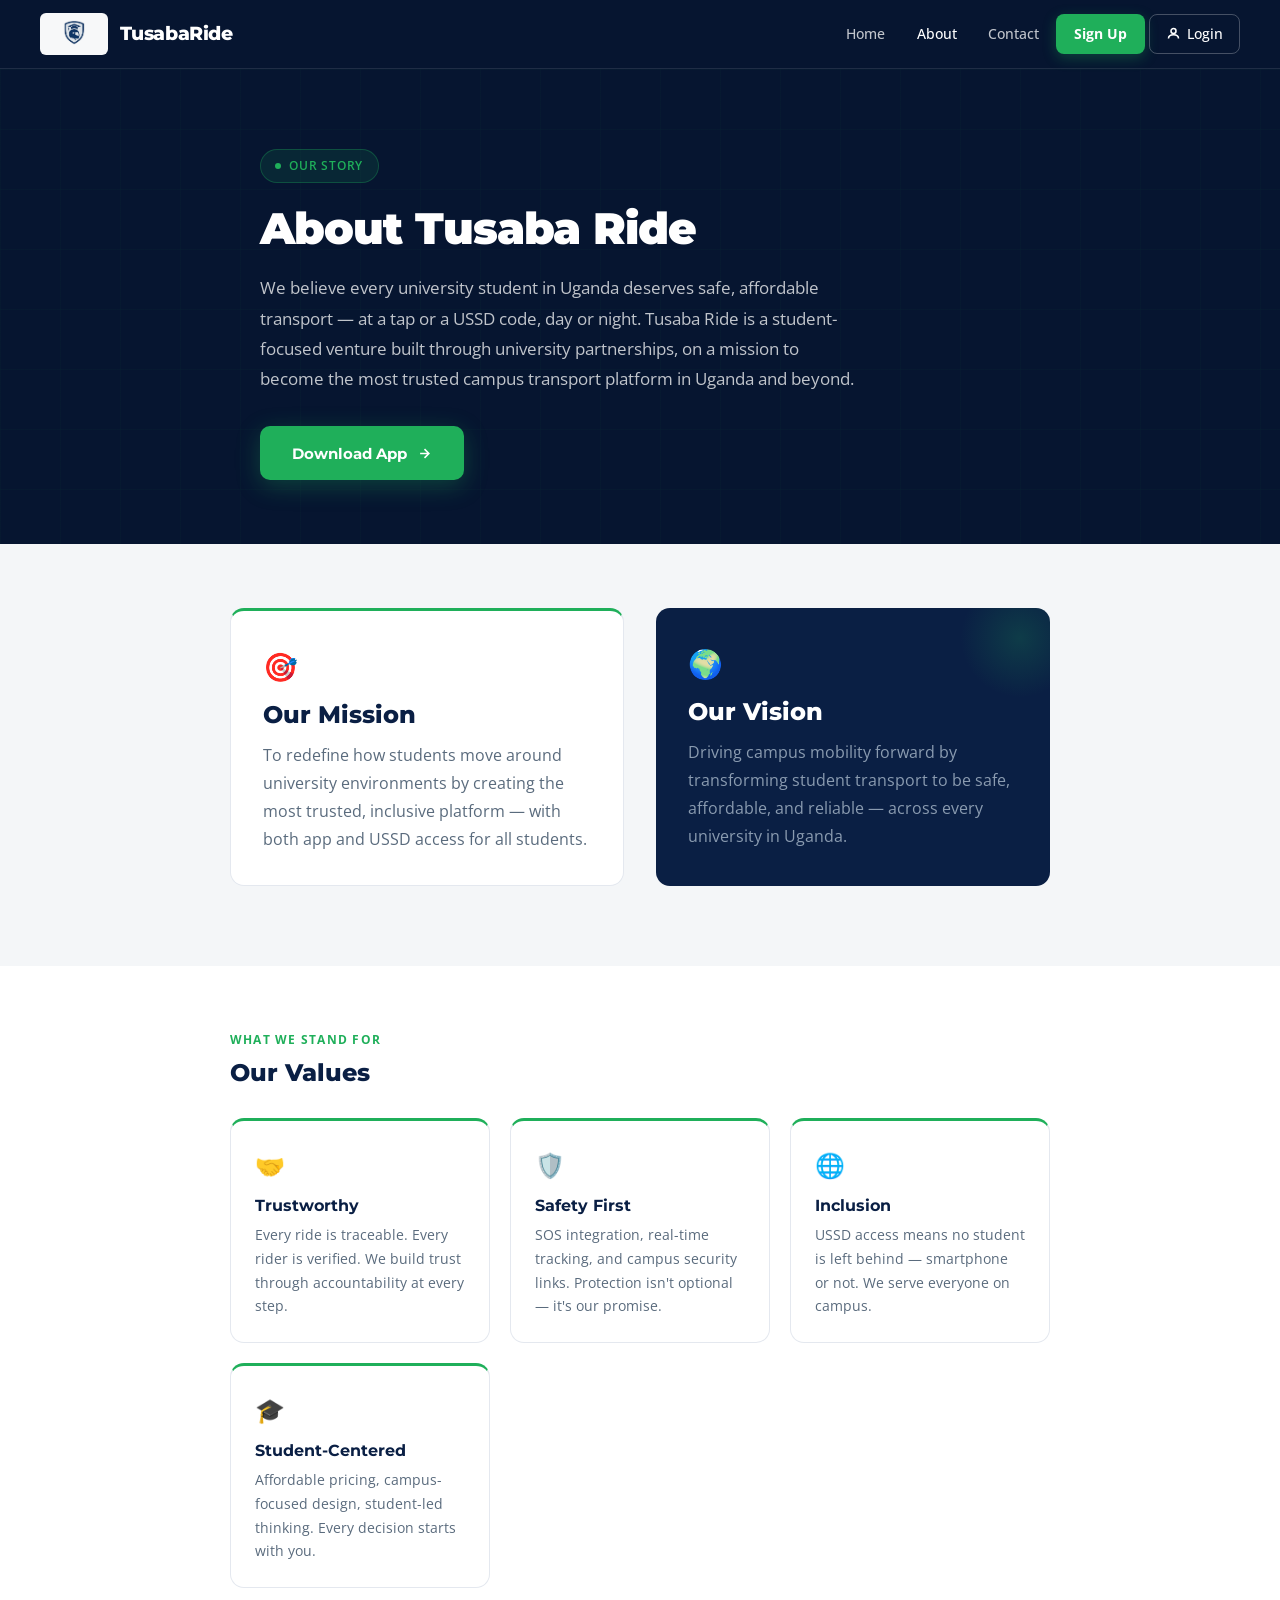
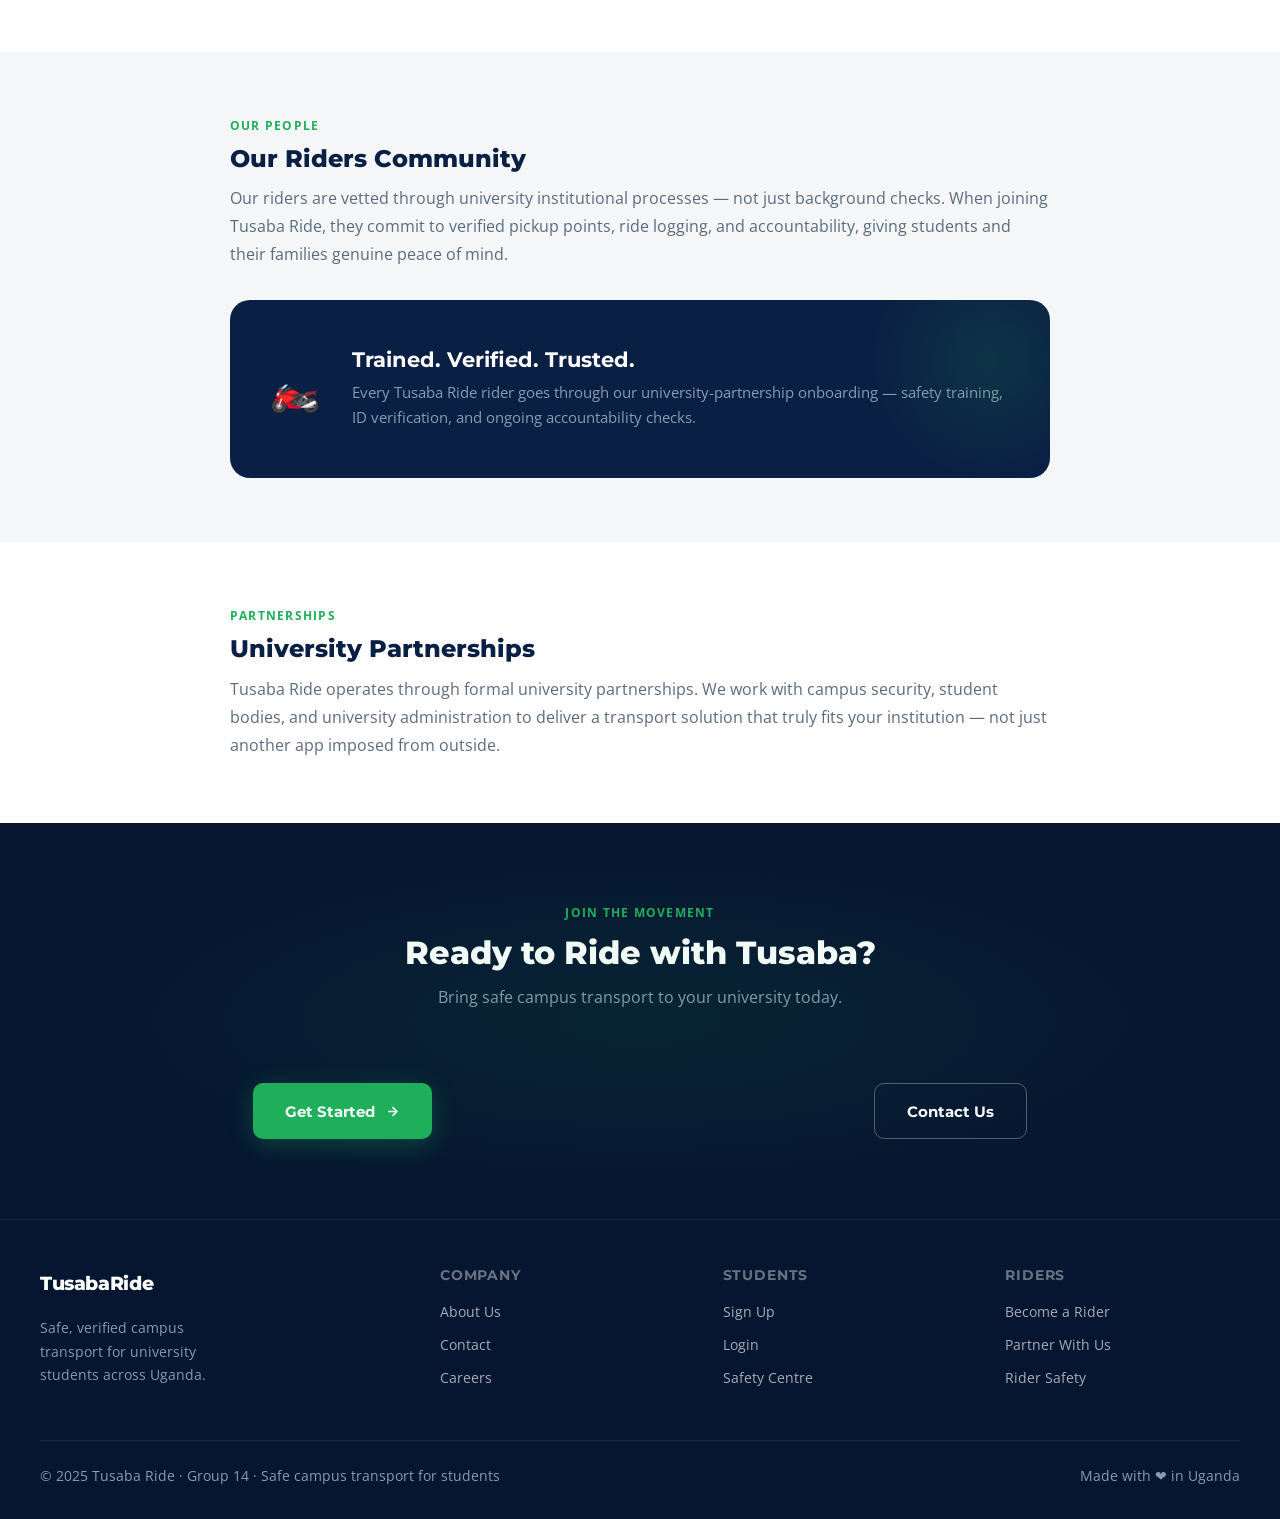
==== about.html @ 2ddb7ae1 "initial website upload" ====
<!DOCTYPE html>
<html lang="en">
<head>
  <meta charset="UTF-8">
  <meta name="viewport" content="width=device-width, initial-scale=1.0">
  <title>About Us | Tusaba Ride</title>
  <link rel="icon" type="image/png" href="assets/images/tusaba-logo.png">
  <link rel="preconnect" href="https://fonts.googleapis.com">
  <link rel="preconnect" href="https://fonts.gstatic.com" crossorigin>
  <link href="https://fonts.googleapis.com/css2?family=DM+Sans:wght@300;400;500;600&family=Montserrat:wght@600;700;800;900&display=swap" rel="stylesheet">
  <link rel="stylesheet" href="styles.css">
</head>
<body>

<header class="header">
  <div class="header-inner">
    <a href="index.html" class="logo-link">
    <img src="assets/tusaba-logo.jpeg" alt="Tusaba Ride" class="logo-img">
    <span class="logo-text">TusabaRide</span>
    </a>
    <nav class="nav-menu">
      <a href="index.html">Home</a>
      <a href="about.html" class="active">About</a>
      <a href="contact.html">Contact</a>
      <a href="signup.html" class="btn-signup">Sign Up</a>
      <a href="login.html" class="btn-login">
        <svg width="15" height="15" viewBox="0 0 24 24" fill="none" stroke="currentColor" stroke-width="2.5">
          <circle cx="12" cy="8" r="4"/><path d="M4 20c0-4 4-6 8-6s8 2 8 6"/>
        </svg>
        Login
      </a>
    </nav>
  </div>
</header>

<main style="flex:1">
  <!-- Page Hero -->
  <section class="page-hero">
    <div class="page-hero-inner">
      <span class="eyebrow">
        <span class="eyebrow-dot"></span>
        Our Story
      </span>
      <h1 class="page-title">About Tusaba Ride</h1>
      <p class="page-intro">
        We believe every university student in Uganda deserves safe, affordable transport — at a tap or a USSD code, day or night. Tusaba Ride is a student-focused venture built through university partnerships, on a mission to become the most trusted campus transport platform in Uganda and beyond.
      </p>
      <a href="index.html" class="cta-primary">
        Download App
        <svg width="15" height="15" fill="none" viewBox="0 0 24 24" stroke="currentColor" stroke-width="2.5"><path d="M5 12h14M12 5l7 7-7 7"/></svg>
      </a>
    </div>
  </section>

  <!-- Mission + Vision split -->
  <section class="content-section">
    <div class="container-narrow">
      <div style="display:grid; grid-template-columns:1fr 1fr; gap:2rem; margin-bottom:1rem">
        <div style="background:var(--white); border:1px solid #e4e8ef; border-top:3px solid var(--green); border-radius:14px; padding:2rem">
          <div style="font-size:1.75rem; margin-bottom:0.75rem">🎯</div>
          <h2 class="section-heading-sm">Our Mission</h2>
          <p class="section-body" style="margin-top:0.75rem">To redefine how students move around university environments by creating the most trusted, inclusive platform — with both app and USSD access for all students.</p>
        </div>
        <div style="background:var(--navy); border-radius:14px; padding:2rem; position:relative; overflow:hidden">
          <div style="position:absolute;right:-30px;top:-30px;width:120px;height:120px;border-radius:50%;background:radial-gradient(circle,rgba(31,175,90,0.2) 0%,transparent 70%)"></div>
          <div style="font-size:1.75rem; margin-bottom:0.75rem">🌍</div>
          <h2 class="section-heading-sm" style="color:var(--white)">Our Vision</h2>
          <p class="section-body" style="margin-top:0.75rem; color:var(--text-muted)">Driving campus mobility forward by transforming student transport to be safe, affordable, and reliable — across every university in Uganda.</p>
        </div>
      </div>
    </div>
  </section>

  <!-- Values -->
  <section class="content-section alt">
    <div class="container-narrow">
      <p style="font-size:0.78rem; font-weight:700; letter-spacing:0.1em; text-transform:uppercase; color:var(--green); margin-bottom:0.5rem">What We Stand For</p>
      <h2 class="section-heading-sm">Our Values</h2>
      <div class="values-grid">
        <div class="value-card">
          <div style="font-size:1.5rem;margin-bottom:0.75rem">🤝</div>
          <h3 class="value-title">Trustworthy</h3>
          <p class="value-text">Every ride is traceable. Every rider is verified. We build trust through accountability at every step.</p>
        </div>
        <div class="value-card">
          <div style="font-size:1.5rem;margin-bottom:0.75rem">🛡️</div>
          <h3 class="value-title">Safety First</h3>
          <p class="value-text">SOS integration, real-time tracking, and campus security links. Protection isn't optional — it's our promise.</p>
        </div>
        <div class="value-card">
          <div style="font-size:1.5rem;margin-bottom:0.75rem">🌐</div>
          <h3 class="value-title">Inclusion</h3>
          <p class="value-text">USSD access means no student is left behind — smartphone or not. We serve everyone on campus.</p>
        </div>
        <div class="value-card">
          <div style="font-size:1.5rem;margin-bottom:0.75rem">🎓</div>
          <h3 class="value-title">Student-Centered</h3>
          <p class="value-text">Affordable pricing, campus-focused design, student-led thinking. Every decision starts with you.</p>
        </div>
      </div>
    </div>
  </section>

  <!-- Riders Community -->
  <section class="content-section">
    <div class="container-narrow">
      <p style="font-size:0.78rem; font-weight:700; letter-spacing:0.1em; text-transform:uppercase; color:var(--green); margin-bottom:0.5rem">Our People</p>
      <h2 class="section-heading-sm">Our Riders Community</h2>
      <p class="section-body" style="margin-top:0.75rem; margin-bottom:2rem">Our riders are vetted through university institutional processes — not just background checks. When joining Tusaba Ride, they commit to verified pickup points, ride logging, and accountability, giving students and their families genuine peace of mind.</p>
      <div class="riders-banner">
        <div style="font-size:2.5rem; flex-shrink:0">🏍️</div>
        <div class="riders-text">
          <h3>Trained. Verified. Trusted.</h3>
          <p>Every Tusaba Ride rider goes through our university-partnership onboarding — safety training, ID verification, and ongoing accountability checks.</p>
        </div>
      </div>
    </div>
  </section>

  <!-- University Partnerships -->
  <section class="content-section alt">
    <div class="container-narrow">
      <p style="font-size:0.78rem; font-weight:700; letter-spacing:0.1em; text-transform:uppercase; color:var(--green); margin-bottom:0.5rem">Partnerships</p>
      <h2 class="section-heading-sm">University Partnerships</h2>
      <p class="section-body" style="margin-top:0.75rem">Tusaba Ride operates through formal university partnerships. We work with campus security, student bodies, and university administration to deliver a transport solution that truly fits your institution — not just another app imposed from outside.</p>
    </div>
  </section>

  <!-- CTA -->
  <section class="section-cta">
    <p class="section-label">Join the Movement</p>
    <h2 class="section-title-lg">Ready to Ride with Tusaba?</h2>
    <p class="section-subtitle">Bring safe campus transport to your university today.</p>
    <div style="display:flex;gap:1rem;justify-content:center;flex-wrap:wrap;margin-top:1.5rem">
      <a href="signup.html" class="cta-primary">
        Get Started
        <svg width="15" height="15" fill="none" viewBox="0 0 24 24" stroke="currentColor" stroke-width="2.5"><path d="M5 12h14M12 5l7 7-7 7"/></svg>
      </a>
      <a href="contact.html" class="cta-primary" style="background:transparent;border:1.5px solid rgba(255,255,255,0.3);box-shadow:none">
        Contact Us
      </a>
    </div>
  </section>
</main>

<footer class="footer">
  <div class="footer-inner">
    <div class="footer-brand">
      <a href="index.html" class="logo-link" style="margin-bottom:1rem">
        <img src="assets/images/tusaba-logo.png" alt="Tusaba Ride" class="logo-img" style="height:36px"
             onerror="this.style.display='none';this.nextElementSibling.style.display='inline'">
        <span class="logo-text" style="display:none">TusabaRide</span>
      </a>
      <p class="footer-tagline">Safe, verified campus transport for university students across Uganda.</p>
    </div>
    <div class="footer-col">
      <h4>Company</h4>
      <a href="about.html">About Us</a>
      <a href="contact.html">Contact</a>
      <a href="#">Careers</a>
    </div>
    <div class="footer-col">
      <h4>Students</h4>
      <a href="signup.html">Sign Up</a>
      <a href="login.html">Login</a>
      <a href="#">Safety Centre</a>
    </div>
    <div class="footer-col">
      <h4>Riders</h4>
      <a href="signup.html">Become a Rider</a>
      <a href="contact.html">Partner With Us</a>
      <a href="#">Rider Safety</a>
    </div>
  </div>
  <div class="footer-bottom">
    <span>&copy; 2025 Tusaba Ride · Group 14 · Safe campus transport for students</span>
    <span>Made with ❤ in Uganda</span>
  </div>
</footer>

</body>
</html>
---- styles.css ----
/* ================================================================
   Tusaba Ride — Polished Design System
   Brand: #0A1F44 (navy) | #1FAF5A (green) | #F4F6F8 (bg)
   Fonts: Montserrat (headings) | Open Sans (body)
================================================================ */

@import url('https://fonts.googleapis.com/css2?family=Montserrat:wght@600;700;800;900&family=Open+Sans:wght@400;500;600&display=swap');

:root {
  --navy:        #0A1F44;
  --navy-deep:   #061530;
  --navy-mid:    #0f2a58;
  --green:       #1FAF5A;
  --green-light: #25d46e;
  --green-glow:  rgba(31,175,90,0.3);
  --bg:          #F4F6F8;
  --white:       #ffffff;
  --text-muted:  #8a9bb0;
  --border:      rgba(255,255,255,0.1);
  --card-bg:     rgba(255,255,255,0.04);
}

*, *::before, *::after { margin:0; padding:0; box-sizing:border-box; }

html { scroll-behavior: smooth; }

body {
  font-family: 'Open Sans', sans-serif;
  background: var(--bg);
  color: var(--navy);
  line-height: 1.65;
  min-height: 100vh;
  display: flex;
  flex-direction: column;
}

/* ── TYPOGRAPHY ─────────────────────────────────────────── */
h1,h2,h3,h4 { font-family: 'Montserrat', sans-serif; line-height: 1.15; }

/* ── HEADER ─────────────────────────────────────────────── */
.header {
  background: var(--navy-deep);
  padding: 0 2.5rem;
  position: sticky; top:0; z-index:200;
  border-bottom: 1px solid var(--border);
  backdrop-filter: blur(12px);
}

.header-inner {
  max-width: 1200px; margin: 0 auto;
  height: 68px;
  display: flex; align-items: center; justify-content: space-between;
}

.logo-link { display:flex; align-items:center; gap:0.75rem; text-decoration:none; }

.logo-img {
    height: 42px;
    width: auto;
    filter: none;
    border-radius: 6px;
    filter: drop-shadow(0 0 0px transparent);
    mix-blend-mode: screen;
}

.logo-text {
  font-family: 'Montserrat', sans-serif;
  font-weight: 800; font-size: 1.2rem;
  color: var(--white); letter-spacing:-0.02em;
}

.nav-menu { display:flex; align-items:center; gap:0.25rem; }

.nav-menu a {
  color: rgba(255,255,255,0.75);
  text-decoration: none;
  font-weight: 500; font-size: 0.9rem;
  padding: 0.5rem 0.85rem;
  border-radius: 8px;
  transition: color 0.2s, background 0.2s;
}

.nav-menu a:hover { color: var(--white); background: rgba(255,255,255,0.07); }
.nav-menu a.active { color: var(--white); }

.btn-login {
  display: inline-flex; align-items:center; gap:0.4rem;
  border: 1px solid rgba(255,255,255,0.25) !important;
  border-radius: 8px !important;
  padding: 0.45rem 1rem !important;
  background: transparent !important;
  color: var(--white) !important;
  font-size: 0.88rem !important;
  transition: border-color 0.2s, background 0.2s !important;
}
.btn-login:hover { border-color: var(--green) !important; background: var(--green-glow) !important; color: var(--white) !important; }

.btn-signup {
  background: var(--green) !important;
  color: var(--white) !important;
  border-radius: 8px !important;
  padding: 0.5rem 1.1rem !important;
  font-weight: 700 !important;
  font-size: 0.88rem !important;
  transition: background 0.2s, transform 0.15s !important;
  border: none !important;
  box-shadow: 0 4px 14px var(--green-glow);
}
.btn-signup:hover { background: var(--green-light) !important; transform: translateY(-1px); }

/* ── HERO ────────────────────────────────────────────────── */
.hero-dark {
  background: var(--navy-deep);
  position: relative; overflow: hidden;
  flex: 1;
}

/* Subtle grid overlay */
.hero-dark::before {
  content:'';
  position:absolute; inset:0;
  background-image:
    linear-gradient(rgba(31,175,90,0.04) 1px, transparent 1px),
    linear-gradient(90deg, rgba(31,175,90,0.04) 1px, transparent 1px);
  background-size: 60px 60px;
  pointer-events:none;
}

/* Radial glow behind text */
.hero-dark::after {
  content:'';
  position:absolute;
  top:-20%; left:-10%;
  width: 60%; height: 140%;
  background: radial-gradient(ellipse, rgba(31,175,90,0.08) 0%, transparent 65%);
  pointer-events:none;
}

.hero-inner {
  max-width: 1200px; margin: 0 auto;
  padding: 5rem 2.5rem 5.5rem;
  display: grid;
  grid-template-columns: 1fr 1fr;
  gap: 4rem; align-items: center;
  position: relative; z-index:1;
}

/* Staggered fade-in on load */
.hero-content > * { opacity:0; animation: fadeUp 0.7s ease forwards; }
.hero-content > *:nth-child(1) { animation-delay:0.1s; }
.hero-content > *:nth-child(2) { animation-delay:0.25s; }
.hero-content > *:nth-child(3) { animation-delay:0.4s; }
.hero-content > *:nth-child(4) { animation-delay:0.55s; }

@keyframes fadeUp {
  from { opacity:0; transform:translateY(22px); }
  to   { opacity:1; transform:translateY(0); }
}

.eyebrow {
  display: inline-flex; align-items:center; gap:0.5rem;
  background: rgba(31,175,90,0.12);
  border: 1px solid rgba(31,175,90,0.3);
  border-radius: 100px;
  padding: 0.35rem 0.9rem;
  font-size: 0.78rem; font-weight:600;
  color: var(--green); letter-spacing:0.06em; text-transform:uppercase;
  margin-bottom: 1.25rem;
}
.eyebrow-dot { width:6px; height:6px; border-radius:50%; background:var(--green); animation: pulse 2s infinite; }
@keyframes pulse { 0%,100%{opacity:1;} 50%{opacity:0.3;} }

.uvp-headline {
  font-size: 2.6rem; font-weight:900;
  color: var(--white); margin-bottom: 1rem;
  letter-spacing: -0.02em;
}
.uvp-headline .hl { color: var(--green); }

.tagline {
  font-size: 0.95rem; color: var(--text-muted);
  margin-bottom: 1.25rem; letter-spacing:0.04em;
}

.supporting-text {
  font-size: 1rem; color: rgba(255,255,255,0.72);
  max-width: 44ch; line-height:1.75; margin-bottom: 2rem;
}

/* CTA group */
.cta-group { display:flex; flex-direction:column; gap:1.25rem; }

.cta-primary {
  display: inline-flex; align-items:center; gap:0.6rem;
  background: var(--green);
  color: var(--white);
  padding: 0.9rem 2rem;
  font-family: 'Montserrat', sans-serif;
  font-weight: 700; font-size: 0.95rem;
  border-radius: 10px; text-decoration:none;
  box-shadow: 0 6px 24px var(--green-glow);
  transition: background 0.2s, transform 0.15s, box-shadow 0.2s;
  width: fit-content;
}
.cta-primary:hover { background: var(--green-light); transform:translateY(-2px); box-shadow: 0 10px 32px var(--green-glow); }

.cta-divider {
  display:flex; align-items:center; gap:0.75rem;
  font-size:0.82rem; color: var(--text-muted);
}
.cta-divider::before, .cta-divider::after {
  content:''; flex:1; height:1px; background:rgba(255,255,255,0.1);
}

.app-badges { display:flex; gap:0.75rem; flex-wrap:wrap; }

.app-badge {
  display: inline-flex; align-items:center; gap:0.5rem;
  padding: 0.6rem 1.1rem;
  background: rgba(255,255,255,0.06);
  border: 1px solid rgba(255,255,255,0.15);
  border-radius: 10px; text-decoration:none;
  color: var(--white); font-size: 0.82rem; font-weight:500;
  transition: background 0.2s, border-color 0.2s;
}
.app-badge:hover { background: rgba(255,255,255,0.12); border-color: rgba(255,255,255,0.3); }
.app-badge svg { flex-shrink:0; }

/* Hero image */
.hero-image-wrap {
  display:flex; justify-content:center; align-items:center;
  opacity:0; animation: fadeIn 0.9s ease 0.3s forwards;
}
@keyframes fadeIn { to { opacity:1; } }

.hero-img-card {
  position:relative; border-radius: 20px; overflow:hidden;
  border: 1px solid rgba(255,255,255,0.1);
  box-shadow: 0 30px 80px rgba(0,0,0,0.5), 0 0 0 1px rgba(31,175,90,0.1);
  width:100%; max-width: 500px;
}
.hero-img-card img { width:100%; height:420px; object-fit:cover; display:block; }

/* Green shimmer overlay on image */
.hero-img-card::after {
  content:'';
  position:absolute; inset:0;
  background: linear-gradient(135deg, transparent 55%, rgba(31,175,90,0.18) 100%);
  pointer-events:none;
}

/* Stats bar */
.stats-bar {
  position: absolute; bottom:0; left:0; right:0;
  background: rgba(6,21,48,0.85);
  backdrop-filter: blur(12px);
  border-top: 1px solid rgba(255,255,255,0.08);
  padding: 1rem 1.5rem;
  display:flex; justify-content:space-around;
}
.stat { text-align:center; }
.stat-num { font-family:'Montserrat',sans-serif; font-weight:800; font-size:1.2rem; color:var(--green); display:block; }
.stat-label { font-size:0.72rem; color:var(--text-muted); letter-spacing:0.05em; text-transform:uppercase; }

/* ── FEATURES SECTION ───────────────────────────────────── */
.features-section {
  background: var(--navy-deep);
  padding: 5rem 2.5rem;
  border-top: 1px solid rgba(255,255,255,0.05);
  border-bottom: 1px solid rgba(255,255,255,0.05);
}

.section-label {
  text-align:center;
  font-size:0.78rem; font-weight:700; letter-spacing:0.1em;
  text-transform:uppercase; color:var(--green);
  margin-bottom:0.75rem;
}

.section-title-lg {
  font-size: 2rem; font-weight:800;
  text-align:center; margin-bottom:0.75rem;
  color: var(--white);
}

.section-subtitle {
  text-align:center; max-width:52ch; margin: 0 auto 3rem;
  color: var(--text-muted); font-size:1rem; line-height:1.7;
}

.features-grid {
  max-width:1100px; margin:0 auto;
  display:grid; grid-template-columns: repeat(3,1fr); gap:1.5rem;
}

.feature-card {
  background: var(--card-bg);
  border: 1px solid rgba(255,255,255,0.07);
  border-radius: 16px; padding: 1.75rem;
  transition: transform 0.2s, border-color 0.2s, background 0.2s;
  position:relative; overflow:hidden;
}
.feature-card:hover {
  transform: translateY(-4px);
  border-color: rgba(31,175,90,0.3);
  background: rgba(31,175,90,0.04);
}

.feature-icon {
  width:48px; height:48px; border-radius:12px;
  background: rgba(31,175,90,0.12);
  display:flex; align-items:center; justify-content:center;
  margin-bottom:1.25rem; font-size:1.4rem;
}

.feature-title {
  font-size:1rem; font-weight:700; color:var(--white); margin-bottom:0.5rem;
}
.feature-text { font-size:0.9rem; color:var(--text-muted); line-height:1.65; }

/* ── HOW IT WORKS ────────────────────────────────────────── */
.how-section {
  background: var(--bg);
  padding: 5rem 2.5rem;
}

.how-inner { max-width:1100px; margin:0 auto; }

.how-steps {
  display:grid; grid-template-columns: repeat(3,1fr);
  gap:2rem; margin-top:3rem; position:relative;
}

.how-steps::before {
  content:'';
  position:absolute; top:28px; left:16.66%; right:16.66%;
  height:2px;
  background: linear-gradient(90deg, var(--green), rgba(31,175,90,0.2));
}

.step { text-align:center; padding: 0 1rem; }

.step-num {
  width:56px; height:56px; border-radius:50%;
  background: var(--navy); color:var(--white);
  font-family:'Montserrat',sans-serif; font-weight:800; font-size:1.1rem;
  display:flex; align-items:center; justify-content:center;
  margin: 0 auto 1.25rem;
  border: 3px solid var(--green);
  box-shadow: 0 0 0 6px rgba(31,175,90,0.12);
}

.step-title { font-size:1rem; font-weight:700; color:var(--navy); margin-bottom:0.5rem; }
.step-text { font-size:0.9rem; color:#5a6b7d; line-height:1.65; }

/* ── SECTION LIGHT (Safety/CTA) ─────────────────────────── */
.section-light {
  background: var(--bg);
  padding: 5rem 2.5rem;
}
.section-cta {
  background: var(--navy-deep);
  padding: 5rem 2.5rem;
  text-align:center; position:relative; overflow:hidden;
}
.section-cta::before {
  content:'';
  position:absolute; inset:0;
  background: radial-gradient(ellipse at 50% 50%, rgba(31,175,90,0.1) 0%, transparent 70%);
  pointer-events:none;
}
.section-cta .cta-primary { margin: 1.5rem auto 0; }

/* ── ABOUT PAGE ──────────────────────────────────────────── */
.page-hero {
  background: var(--navy-deep);
  padding: 5rem 2.5rem 4rem;
  position:relative; overflow:hidden;
}
.page-hero::before {
  content:'';
  position:absolute; inset:0;
  background-image:
    linear-gradient(rgba(31,175,90,0.03) 1px, transparent 1px),
    linear-gradient(90deg, rgba(31,175,90,0.03) 1px, transparent 1px);
  background-size: 60px 60px;
}
.page-hero-inner { max-width:760px; margin:0 auto; position:relative; z-index:1; }

.page-hero .eyebrow { margin-bottom:1.25rem; }

.page-title {
  font-size: 2.75rem; font-weight:900; color:var(--white);
  margin-bottom:1.25rem; letter-spacing:-0.02em;
}
.page-intro {
  font-size:1.05rem; line-height:1.8;
  color:rgba(255,255,255,0.75); max-width:60ch;
  margin-bottom: 2rem;
}

/* Content sections */
.content-section { padding: 4rem 2.5rem; background: var(--bg); }
.content-section.alt { background: var(--white); }

.container-narrow { max-width: 820px; margin: 0 auto; }
.text-center { text-align:center; }

.section-heading-sm {
  font-size:1.5rem; font-weight:800; color:var(--navy); margin-bottom:0.75rem;
}
.section-body {
  font-size:1rem; color:#5a6b7d; line-height:1.75;
}

/* Values */
.values-grid {
  display:grid; grid-template-columns:repeat(auto-fit, minmax(220px, 1fr));
  gap:1.25rem; margin-top:2rem;
}
.value-card {
  padding:1.5rem; border-radius:14px;
  background: var(--white); border: 1px solid #e4e8ef;
  border-top: 3px solid var(--green);
  transition: transform 0.2s, box-shadow 0.2s;
}
.value-card:hover { transform:translateY(-3px); box-shadow:0 8px 28px rgba(10,31,68,0.1); }
.value-title { font-size:1rem; font-weight:700; color:var(--navy); margin-bottom:0.5rem; }
.value-text { font-size:0.9rem; color:#5a6b7d; line-height:1.65; }

/* Riders community banner */
.riders-banner {
  background: var(--navy);
  padding: 3rem 2.5rem;
  border-radius:20px; margin-top:2rem;
  display:flex; align-items:center; gap:2rem;
  position:relative; overflow:hidden;
}
.riders-banner::before {
  content:'';
  position:absolute; right:-60px; top:-60px;
  width:240px; height:240px; border-radius:50%;
  background: radial-gradient(circle, rgba(31,175,90,0.15) 0%, transparent 70%);
}
.riders-text h3 { font-size:1.3rem; color:var(--white); margin-bottom:0.5rem; }
.riders-text p { color:var(--text-muted); font-size:0.95rem; line-height:1.65; }

/* ── CONTACT PAGE ────────────────────────────────────────── */
.contact-grid {
  display:grid; grid-template-columns:1fr 1fr; gap:3rem;
  margin-top:2rem; align-items:start;
}

.contact-info { }

.contact-card {
  display:flex; align-items:flex-start; gap:1rem;
  padding:1.25rem; border-radius:12px;
  background: var(--white); border:1px solid #e4e8ef;
  margin-bottom:1rem;
  transition: box-shadow 0.2s;
}
.contact-card:hover { box-shadow: 0 6px 20px rgba(10,31,68,0.08); }

.contact-icon {
  width:42px; height:42px; border-radius:10px;
  background: rgba(31,175,90,0.1);
  display:flex; align-items:center; justify-content:center;
  flex-shrink:0; font-size:1.1rem;
}
.contact-label { font-weight:700; font-size:0.9rem; color:var(--navy); margin-bottom:0.2rem; }
.contact-value { font-size:0.9rem; color:#5a6b7d; }
.contact-value a { color:var(--green); text-decoration:none; }
.contact-value a:hover { text-decoration:underline; }

/* Contact form card */
.contact-form-card {
  background:var(--white); border:1px solid #e4e8ef;
  border-radius:16px; padding:2rem;
  box-shadow: 0 4px 24px rgba(10,31,68,0.06);
}
.contact-form-card h3 { font-size:1.2rem; color:var(--navy); margin-bottom:1.5rem; }

/* Steps list */
.steps-list { list-style:none; padding:0; }
.steps-list li {
  display:flex; gap:1rem; align-items:flex-start;
  padding: 0.9rem 0; border-bottom:1px solid #f0f0f0;
  font-size:0.95rem; color:#5a6b7d;
}
.steps-list li:last-child { border-bottom:none; }
.step-badge {
  min-width:28px; height:28px; border-radius:50%;
  background:var(--green); color:var(--white);
  font-weight:700; font-size:0.8rem;
  display:flex; align-items:center; justify-content:center;
  flex-shrink:0; margin-top:0.1rem;
}

/* ── AUTH PAGES ──────────────────────────────────────────── */
.auth-page { flex:1; }

.auth-split {
  display:grid; grid-template-columns:1fr 1fr; min-height:calc(100vh - 68px);
}

.auth-panel-left {
  background: var(--navy-deep);
  padding: 4rem 3rem;
  display:flex; flex-direction:column; justify-content:center;
  position:relative; overflow:hidden;
}
.auth-panel-left::before {
  content:'';
  position:absolute; inset:0;
  background-image:
    linear-gradient(rgba(31,175,90,0.04) 1px, transparent 1px),
    linear-gradient(90deg, rgba(31,175,90,0.04) 1px, transparent 1px);
  background-size: 50px 50px;
}
.auth-panel-right {
  background: var(--bg);
  padding: 4rem 3rem;
  display:flex; flex-direction:column; justify-content:center;
}

.auth-left-content { position:relative; z-index:1; max-width:380px; }
.auth-left-content .eyebrow { margin-bottom:1.25rem; }
.auth-title { font-size:2.2rem; font-weight:900; color:var(--white); margin-bottom:1rem; letter-spacing:-0.02em; }
.auth-tagline { font-size:0.95rem; color:var(--text-muted); line-height:1.75; margin-bottom:2rem; }

.auth-features { list-style:none; padding:0; display:flex; flex-direction:column; gap:0.75rem; }
.auth-features li {
  display:flex; align-items:center; gap:0.75rem;
  font-size:0.9rem; color:rgba(255,255,255,0.8);
}
.auth-features li::before {
  content:'✓';
  width:22px; height:22px; border-radius:50%;
  background: rgba(31,175,90,0.2); color:var(--green);
  display:flex; align-items:center; justify-content:center;
  font-size:0.75rem; font-weight:700; flex-shrink:0;
}

/* Form container */
.auth-container {
  background: var(--white);
  border-radius:16px; padding:2rem;
  box-shadow: 0 4px 32px rgba(10,31,68,0.08);
  max-width:440px; width:100%;
}

.auth-toggle {
  display:flex; gap:0.5rem;
  background: var(--bg); border-radius:10px; padding:4px;
  margin-bottom:1.75rem;
}
.auth-toggle a {
  flex:1; text-align:center; text-decoration:none;
  padding:0.55rem 1rem; border-radius:8px;
  font-weight:600; font-size:0.88rem;
  color: #5a6b7d; transition:all 0.2s;
}
.auth-toggle a.active {
  background: var(--white); color:var(--navy);
  box-shadow: 0 2px 8px rgba(10,31,68,0.12);
}

.role-tabs {
  display:flex; gap:0.5rem; margin-bottom:1.75rem;
}
.role-tab {
  flex:1; padding:0.65rem 1rem;
  border: 1.5px solid #e4e8ef;
  background: transparent; color:#5a6b7d;
  font-family:'Montserrat',sans-serif; font-weight:700; font-size:0.82rem;
  border-radius:8px; cursor:pointer; transition:all 0.2s;
}
.role-tab:hover { border-color:var(--green); color:var(--navy); }
.role-tab.active { border-color:var(--green); background:var(--green); color:var(--white); }

.auth-form { display:none; }
.auth-form.active { display:block; }

.form-heading { font-size:1.1rem; font-weight:800; color:var(--navy); margin-bottom:0.25rem; }
.form-hint { font-size:0.85rem; color:#5a6b7d; margin-bottom:1.5rem; }

.form-group { margin-bottom:1.1rem; }
.form-group label { display:block; font-weight:600; font-size:0.85rem; color:var(--navy); margin-bottom:0.4rem; }
.form-group input {
  width:100%; padding:0.75rem 1rem;
  border: 1.5px solid #e4e8ef; border-radius:10px;
  font-size:0.95rem; font-family:'Open Sans',sans-serif;
  transition: border-color 0.2s, box-shadow 0.2s;
  background: var(--bg);
}
.form-group input:focus {
  outline:none; border-color:var(--green);
  box-shadow: 0 0 0 3px rgba(31,175,90,0.15);
  background:var(--white);
}

.form-note { font-size:0.82rem; color:#5a6b7d; margin:0.75rem 0 1rem; line-height:1.55; }

.cta-button, .btn-form {
  display:inline-flex; align-items:center; justify-content:center; gap:0.5rem;
  background: var(--green); color:var(--white) !important;
  padding: 0.875rem 1.75rem;
  font-family:'Montserrat',sans-serif; font-weight:700; font-size:0.95rem;
  text-decoration:none; border-radius:10px; border:none; cursor:pointer;
  box-shadow: 0 4px 16px var(--green-glow);
  transition: background 0.2s, transform 0.15s;
}
.cta-button:hover, .btn-form:hover { background:var(--green-light); transform:translateY(-2px); }
.btn-full { width:100%; margin-top:0.5rem; }

/* ── FOOTER ──────────────────────────────────────────────── */
.footer {
  background: var(--navy-deep);
  border-top: 1px solid rgba(255,255,255,0.07);
  color: var(--white);
  padding: 3rem 2.5rem 2rem;
}

.footer-inner {
  max-width:1200px; margin:0 auto;
  display:grid; grid-template-columns:1.5fr 1fr 1fr 1fr;
  gap:3rem; margin-bottom:2.5rem;
}

.footer-brand .logo-link { margin-bottom:1rem; display:inline-flex; }
.footer-tagline { font-size:0.9rem; color:var(--text-muted); line-height:1.65; max-width:26ch; }
.footer-col h4 { font-size:0.85rem; font-weight:700; letter-spacing:0.06em; text-transform:uppercase; color:rgba(255,255,255,0.4); margin-bottom:1rem; }
.footer-col a { display:block; font-size:0.9rem; color:rgba(255,255,255,0.65); text-decoration:none; margin-bottom:0.6rem; transition:color 0.2s; }
.footer-col a:hover { color:var(--green); }

.footer-bottom {
  border-top:1px solid rgba(255,255,255,0.07);
  padding-top:1.5rem;
  display:flex; justify-content:space-between; align-items:center;
  font-size:0.85rem; color:var(--text-muted);
}

/* ── RESPONSIVE ──────────────────────────────────────────── */
@media(max-width:1024px) {
  .features-grid { grid-template-columns:repeat(2,1fr); }
  .footer-inner { grid-template-columns:1fr 1fr; }
}

@media(max-width:768px) {
  .header { padding:0 1.25rem; }
  .nav-menu { gap:0; }
  .nav-menu a { padding:0.45rem 0.6rem; font-size:0.82rem; }

  .hero-inner { grid-template-columns:1fr; padding:3rem 1.5rem 4rem; gap:2.5rem; }
  .hero-image-wrap { order:-1; }
  .hero-img-card img { height:280px; }
  .uvp-headline { font-size:1.9rem; }

  .features-grid { grid-template-columns:1fr; }
  .how-steps { grid-template-columns:1fr; }
  .how-steps::before { display:none; }

  .page-title { font-size:2rem; }
  .contact-grid { grid-template-columns:1fr; }

  .auth-split { grid-template-columns:1fr; }
  .auth-panel-left { display:none; }
  .auth-panel-right { padding:2.5rem 1.5rem; }

  .footer-inner { grid-template-columns:1fr 1fr; gap:2rem; }
  .footer-bottom { flex-direction:column; gap:0.5rem; text-align:center; }
}

@media(max-width:480px) {
  .footer-inner { grid-template-columns:1fr; }
  .app-badges { flex-direction:column; }
}
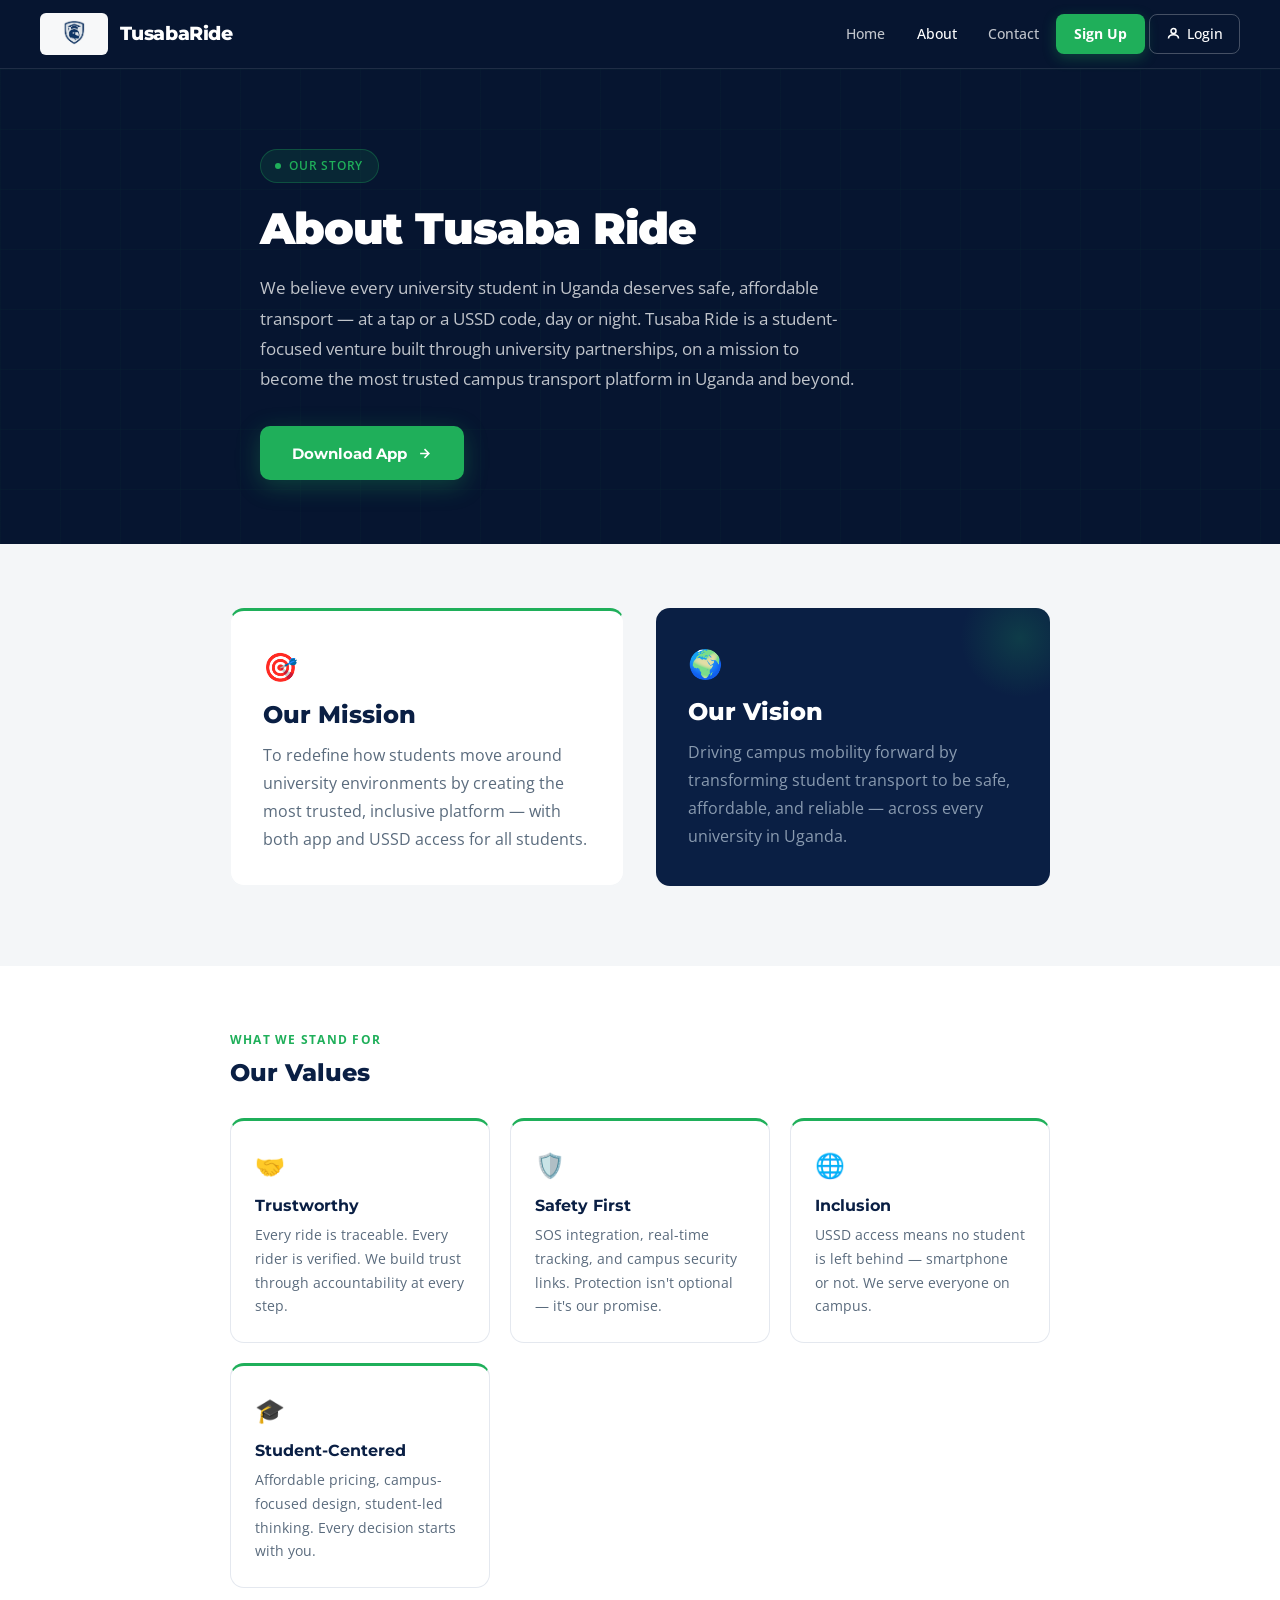
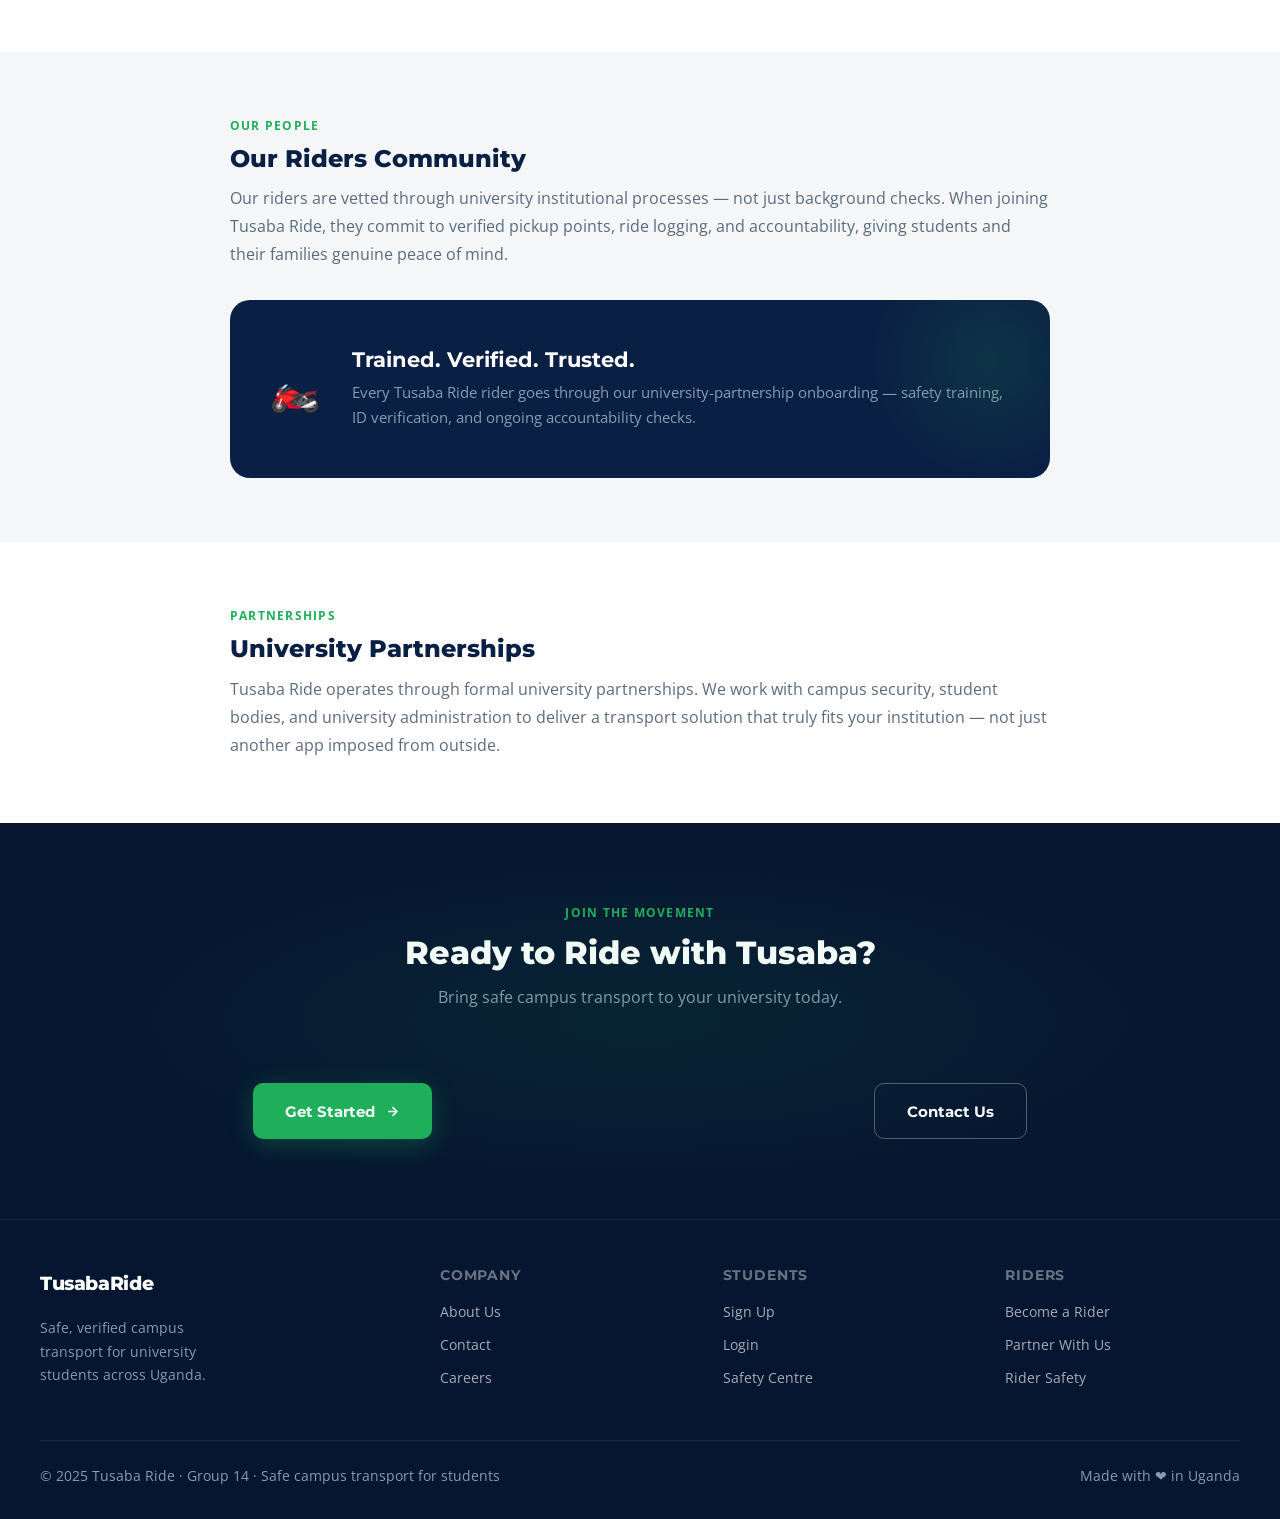
==== commit e2eb1919: "color palette change to light gray" ====
--- a/about.html
+++ b/about.html
@@ -56,7 +56,7 @@
   <section class="content-section">
     <div class="container-narrow">
       <div style="display:grid; grid-template-columns:1fr 1fr; gap:2rem; margin-bottom:1rem">
-        <div style="background:var(--white); border:1px solid #e4e8ef; border-top:3px solid var(--green); border-radius:14px; padding:2rem">
+        <div style="background:var(--white); border:1px solid #f4f6f8; border-top:3px solid var(--green); border-radius:14px; padding:2rem">
           <div style="font-size:1.75rem; margin-bottom:0.75rem">🎯</div>
           <h2 class="section-heading-sm">Our Mission</h2>
           <p class="section-body" style="margin-top:0.75rem">To redefine how students move around university environments by creating the most trusted, inclusive platform — with both app and USSD access for all students.</p>
